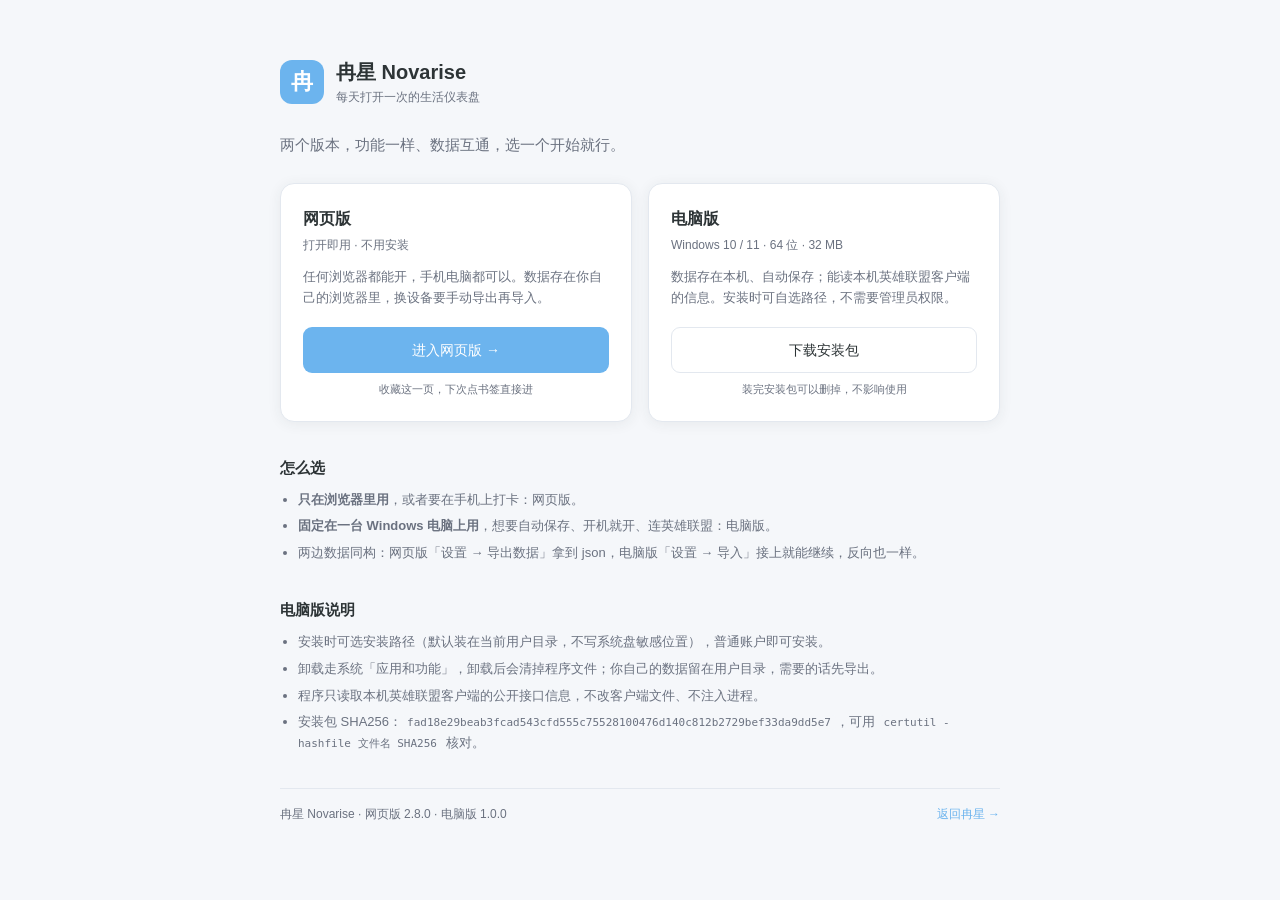
==== download.html @ dd6b31be "feat: 新增下载页（网页版/电脑版二选一）并挂电脑版安装包" ====
<!DOCTYPE html>
<html lang="zh-CN">
<head>
<meta charset="UTF-8">
<meta name="viewport" content="width=device-width, initial-scale=1.0">
<title>下载冉星 Novarise</title>
<meta name="description" content="冉星 Novarise：选择网页版直接用，或下载 Windows 电脑版。">
<style>
  :root{
    --primary:#6CB4EE; --bg:#F5F7FA; --card:#FFFFFF;
    --text:#2D3436; --dim:#6B7280; --line:#E3E8EF;
    --shadow:0 2px 14px rgba(45,52,54,.07);
  }
  @media (prefers-color-scheme: dark){
    :root{
      --primary:#5A9FD4; --bg:#1A1D23; --card:#232830;
      --text:#E4E7EB; --dim:#9BA3AE; --line:#2F3640;
      --shadow:0 2px 14px rgba(0,0,0,.35);
    }
  }
  *{box-sizing:border-box;}
  body{
    margin:0; background:var(--bg); color:var(--text);
    font-family:-apple-system,BlinkMacSystemFont,"Segoe UI","PingFang SC","Microsoft YaHei",sans-serif;
    line-height:1.6; -webkit-font-smoothing:antialiased;
  }
  .wrap{max-width:760px; margin:0 auto; padding:56px 20px 40px;}
  .brand{display:flex; align-items:center; gap:12px; margin-bottom:26px;}
  .mark{
    width:44px; height:44px; border-radius:12px; flex:0 0 auto;
    background:var(--primary); color:#fff; font-size:22px; font-weight:600;
    display:flex; align-items:center; justify-content:center;
  }
  .brand h1{font-size:20px; margin:0; font-weight:600;}
  .brand span{display:block; font-size:12px; color:var(--dim); font-weight:400;}
  .lead{margin:0 0 26px; font-size:15px; color:var(--dim);}
  .cards{display:grid; grid-template-columns:1fr 1fr; gap:16px;}
  @media (max-width:620px){ .cards{grid-template-columns:1fr;} .wrap{padding-top:36px;} }
  .card{
    background:var(--card); border:1px solid var(--line); border-radius:14px;
    padding:22px; box-shadow:var(--shadow); display:flex; flex-direction:column;
  }
  .card h2{font-size:16px; margin:0 0 4px;}
  .card .meta{font-size:12px; color:var(--dim); margin-bottom:12px;}
  .card p{font-size:13px; color:var(--dim); margin:0 0 18px; flex:1;}
  .btn{
    display:block; text-align:center; text-decoration:none;
    padding:11px 16px; border-radius:9px; font-size:14px; font-weight:500;
    background:var(--primary); color:#fff; border:1px solid transparent;
  }
  .btn:hover{filter:brightness(.95);}
  .btn.ghost{background:transparent; color:var(--text); border-color:var(--line);}
  .btn.ghost:hover{border-color:var(--primary); color:var(--primary);}
  .note{font-size:11px; color:var(--dim); text-align:center; margin-top:8px;}
  h3{font-size:15px; margin:34px 0 10px;}
  ul.plain{margin:0; padding-left:18px; font-size:13px; color:var(--dim);}
  ul.plain li{margin-bottom:6px;}
  .foot{margin-top:34px; padding-top:16px; border-top:1px solid var(--line);
    font-size:12px; color:var(--dim); display:flex; justify-content:space-between; flex-wrap:wrap; gap:8px;}
  .foot a{color:var(--primary); text-decoration:none;}
  code{font-size:11px; background:var(--bg); padding:1px 5px; border-radius:4px;}
</style>
</head>
<body>
<div class="wrap">

  <div class="brand">
    <div class="mark">冉</div>
    <h1>冉星 Novarise<span>每天打开一次的生活仪表盘</span></h1>
  </div>

  <p class="lead">两个版本，功能一样、数据互通，选一个开始就行。</p>

  <div class="cards">
    <div class="card">
      <h2>网页版</h2>
      <div class="meta">打开即用 · 不用安装</div>
      <p>任何浏览器都能开，手机电脑都可以。数据存在你自己的浏览器里，换设备要手动导出再导入。</p>
      <a class="btn" href="./">进入网页版 →</a>
      <div class="note">收藏这一页，下次点书签直接进</div>
    </div>

    <div class="card">
      <h2>电脑版</h2>
      <div class="meta">Windows 10 / 11 · 64 位 · 32 MB</div>
      <p>数据存在本机、自动保存；能读本机英雄联盟客户端的信息。安装时可自选路径，不需要管理员权限。</p>
      <a class="btn ghost" href="download/Novarise_1.0.0_win64.exe" download>下载安装包</a>
      <div class="note">装完安装包可以删掉，不影响使用</div>
    </div>
  </div>

  <h3>怎么选</h3>
  <ul class="plain">
    <li><b>只在浏览器里用</b>，或者要在手机上打卡：网页版。</li>
    <li><b>固定在一台 Windows 电脑上用</b>，想要自动保存、开机就开、连英雄联盟：电脑版。</li>
    <li>两边数据同构：网页版「设置 → 导出数据」拿到 json，电脑版「设置 → 导入」接上就能继续，反向也一样。</li>
  </ul>

  <h3>电脑版说明</h3>
  <ul class="plain">
    <li>安装时可选安装路径（默认装在当前用户目录，不写系统盘敏感位置），普通账户即可安装。</li>
    <li>卸载走系统「应用和功能」，卸载后会清掉程序文件；你自己的数据留在用户目录，需要的话先导出。</li>
    <li>程序只读取本机英雄联盟客户端的公开接口信息，不改客户端文件、不注入进程。</li>
    <li>安装包 SHA256：<code>fad18e29beab3fcad543cfd555c75528100476d140c812b2729bef33da9dd5e7</code>，可用 <code>certutil -hashfile 文件名 SHA256</code> 核对。</li>
  </ul>

  <div class="foot">
    <span>冉星 Novarise · 网页版 2.8.0 · 电脑版 1.0.0</span>
    <a href="./">返回冉星 →</a>
  </div>

</div>
</body>
</html>
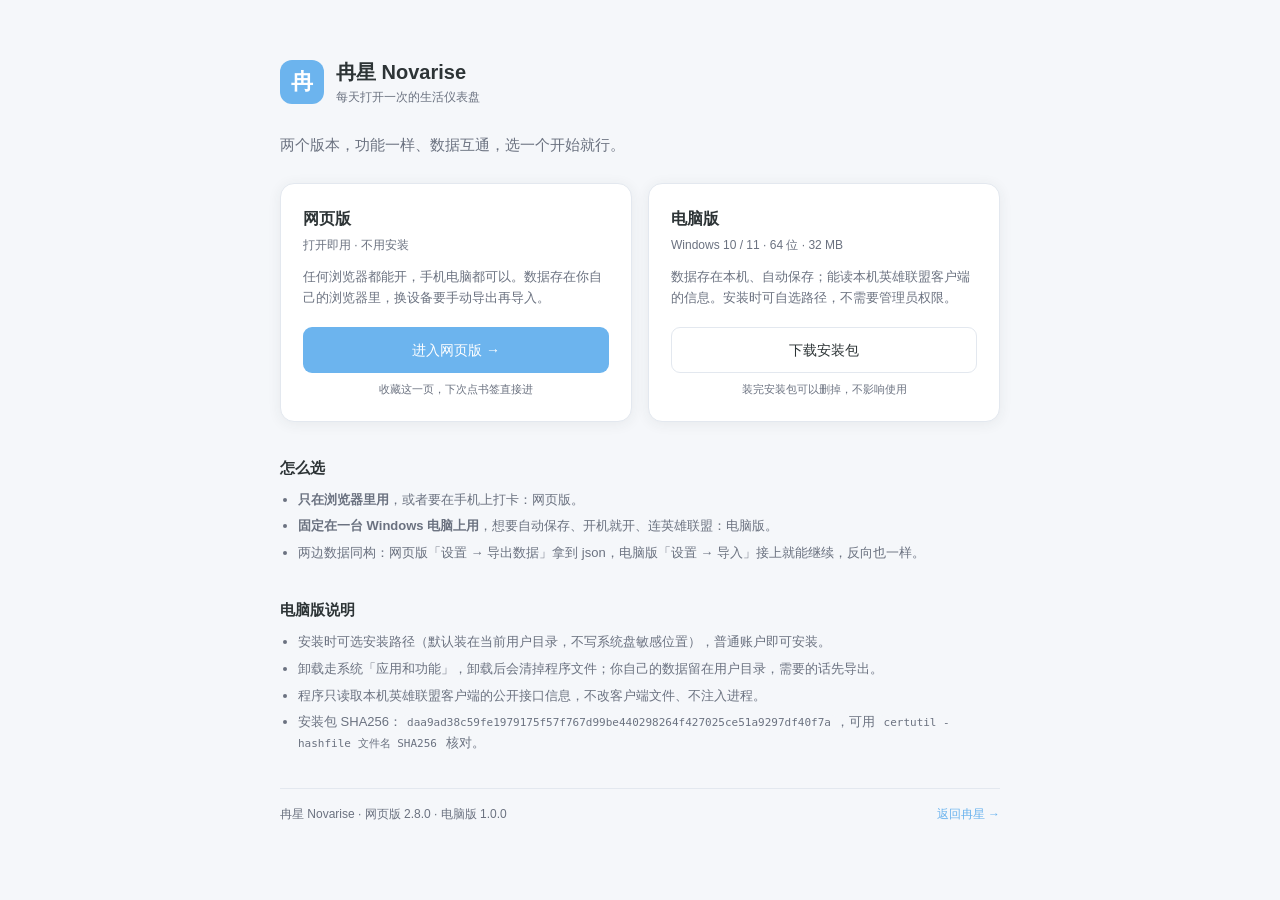
==== commit b81a1979: "fix: LCU 支持多客户端实例、账号判定兼容 gameName（网吧已登录仍显示未登录）" ====
--- a/download.html
+++ b/download.html
@@ -101,7 +101,7 @@
     <li>安装时可选安装路径（默认装在当前用户目录，不写系统盘敏感位置），普通账户即可安装。</li>
     <li>卸载走系统「应用和功能」，卸载后会清掉程序文件；你自己的数据留在用户目录，需要的话先导出。</li>
     <li>程序只读取本机英雄联盟客户端的公开接口信息，不改客户端文件、不注入进程。</li>
-    <li>安装包 SHA256：<code>fad18e29beab3fcad543cfd555c75528100476d140c812b2729bef33da9dd5e7</code>，可用 <code>certutil -hashfile 文件名 SHA256</code> 核对。</li>
+    <li>安装包 SHA256：<code>daa9ad38c59fe1979175f57f767d99be440298264f427025ce51a9297df40f7a</code>，可用 <code>certutil -hashfile 文件名 SHA256</code> 核对。</li>
   </ul>
 
   <div class="foot">
